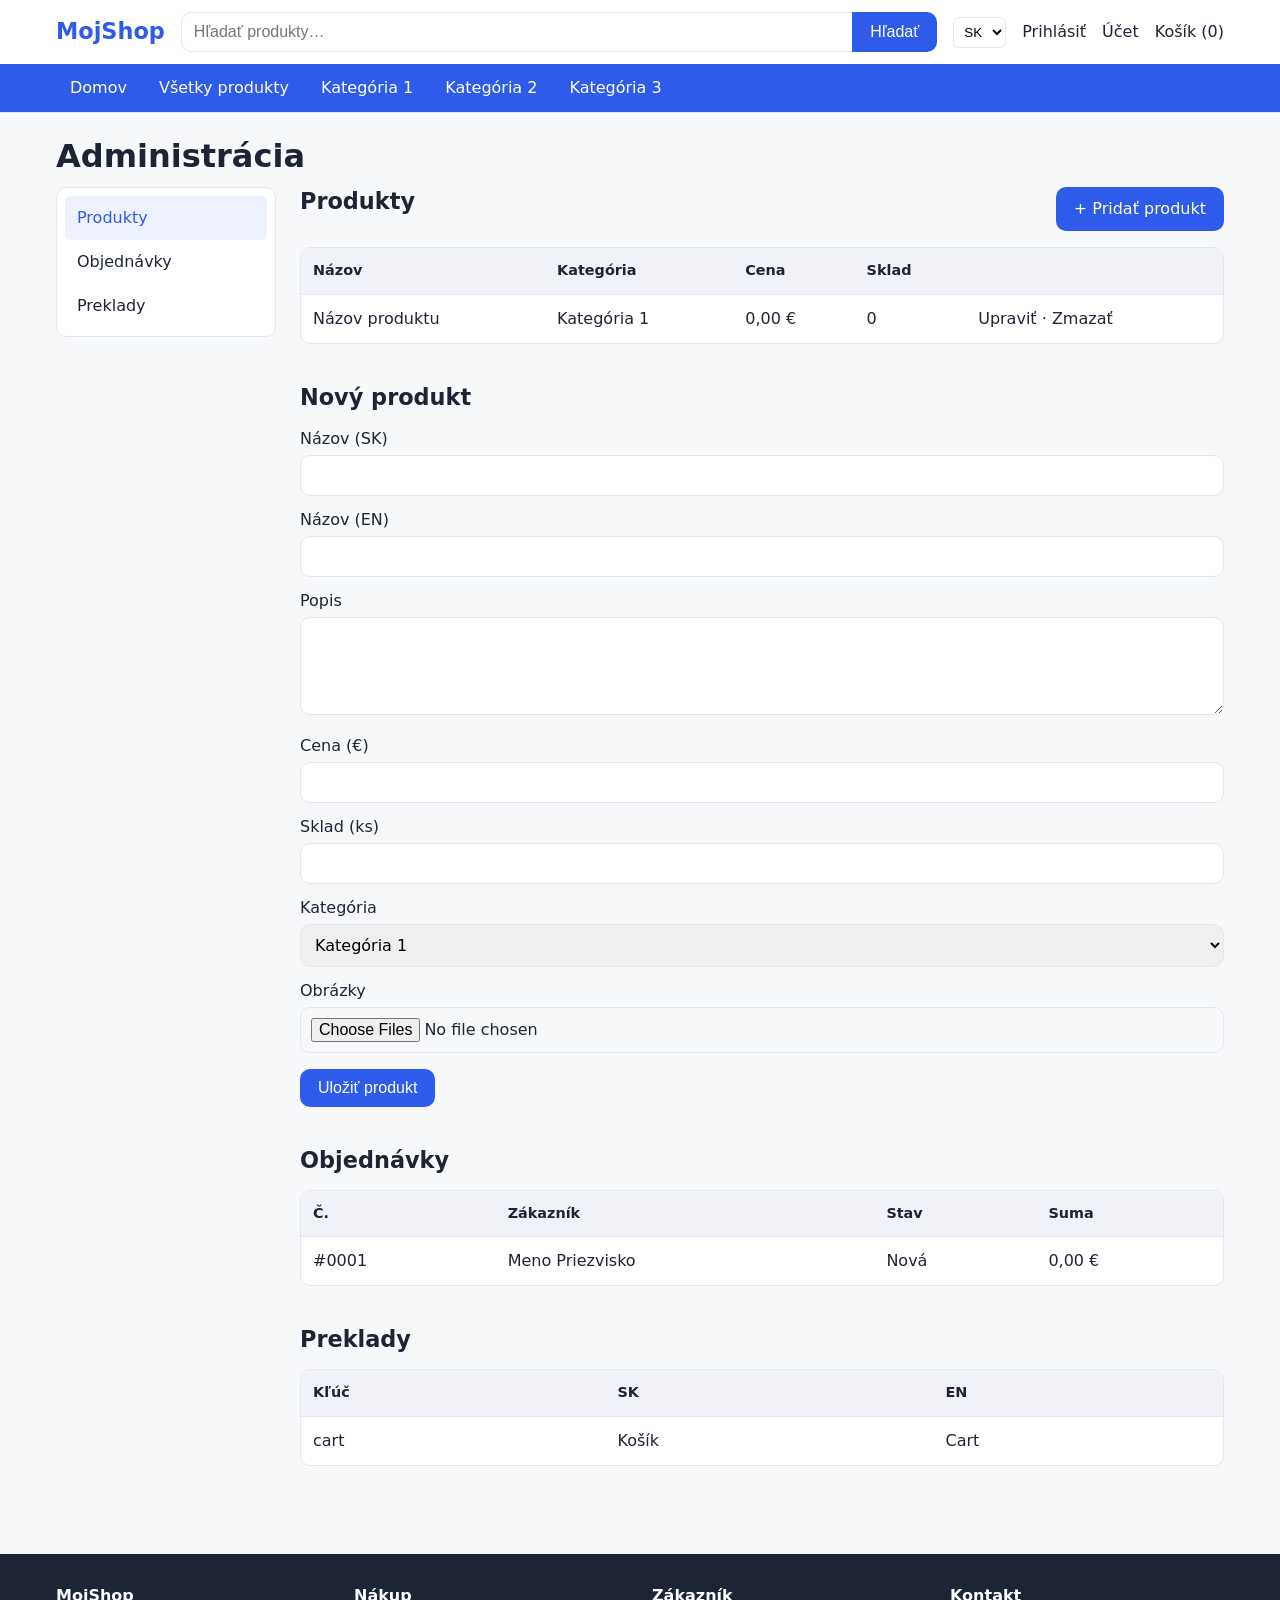
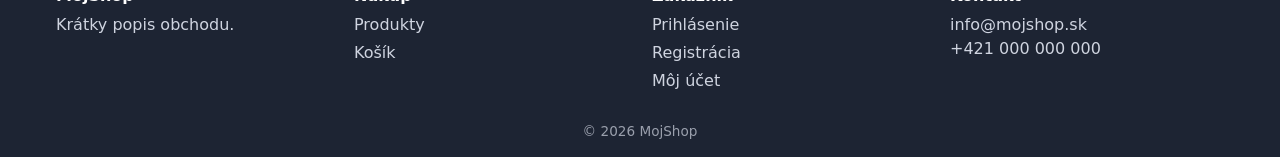
==== admin.html @ b13d7a7d "Add files via upload" ====
<!DOCTYPE html>
<html lang="sk">
<head>
<meta charset="UTF-8">
<meta name="viewport" content="width=device-width, initial-scale=1">
<title>Administrácia | MojShop</title>
<link rel="stylesheet" href="style.css">
</head>
<body>
<header class="site-header">
  <div class="container header-row">
    <a href="index.html" class="logo">MojShop</a>
    <form class="search" action="katalog.html" role="search">
      <input type="search" name="q" placeholder="Hľadať produkty…" aria-label="Hľadať">
      <button class="btn" type="submit">Hľadať</button>
    </form>
    <button class="menu-toggle" aria-label="Menu" onclick="document.querySelectorAll('.nav-links,.main-nav').forEach(e=>e.classList.toggle('open'))">☰</button>
    <nav class="nav-links">
      <div class="lang"><select aria-label="Jazyk"><option>SK</option><option>EN</option></select></div>
      <a href="prihlasenie.html">Prihlásiť</a>
      <a href="ucet.html">Účet</a>
      <a href="kosik.html">Košík (0)</a>
    </nav>
  </div>
  <nav class="main-nav"><div class="container"><ul>
    <li><a href="index.html">Domov</a></li>
    <li><a href="katalog.html">Všetky produkty</a></li>
    <li><a href="katalog.html?kat=1">Kategória 1</a></li>
    <li><a href="katalog.html?kat=2">Kategória 2</a></li>
    <li><a href="katalog.html?kat=3">Kategória 3</a></li>
  </ul></div></nav>
</header>
<main><div class="container">
<h1>Administrácia</h1>
<div class="dashboard">
  <nav class="sidebar"><a class="active" href="#produkty">Produkty</a><a href="#objednavky">Objednávky</a><a href="#preklady">Preklady</a></nav>
  <div>
    <section id="produkty">
      <div class="panel-head"><h2>Produkty</h2><a class="btn" href="#novy">+ Pridať produkt</a></div>
      <div class="table-wrap"><table>
        <thead><tr><th>Názov</th><th>Kategória</th><th>Cena</th><th>Sklad</th><th></th></tr></thead>
        <tbody><tr><td>Názov produktu</td><td>Kategória 1</td><td>0,00 €</td><td>0</td><td><a href="#">Upraviť</a> · <a href="#">Zmazať</a></td></tr></tbody>
      </table></div>
    </section>
    <section id="novy">
      <h2>Nový produkt</h2>
      <form class="form-wide">
        <label for="a">Názov (SK)</label><input id="a" type="text">
        <label for="b">Názov (EN)</label><input id="b" type="text">
        <label for="c">Popis</label><textarea id="c" rows="4"></textarea>
        <label for="d">Cena (€)</label><input id="d" type="number" step="0.01">
        <label for="s">Sklad (ks)</label><input id="s" type="number">
        <label for="k">Kategória</label><select id="k"><option>Kategória 1</option><option>Kategória 2</option></select>
        <label for="i">Obrázky</label><input id="i" type="file" multiple>
        <button class="btn" type="submit" style="margin-top:16px">Uložiť produkt</button>
      </form>
    </section>
    <section id="objednavky">
      <h2>Objednávky</h2>
      <div class="table-wrap"><table>
        <thead><tr><th>Č.</th><th>Zákazník</th><th>Stav</th><th>Suma</th></tr></thead>
        <tbody><tr><td>#0001</td><td>Meno Priezvisko</td><td>Nová</td><td>0,00 €</td></tr></tbody>
      </table></div>
    </section>
    <section id="preklady">
      <h2>Preklady</h2>
      <div class="table-wrap"><table>
        <thead><tr><th>Kľúč</th><th>SK</th><th>EN</th></tr></thead>
        <tbody><tr><td>cart</td><td>Košík</td><td>Cart</td></tr></tbody>
      </table></div>
    </section>
  </div>
</div>
</div></main>
<footer class="site-footer"><div class="container">
  <div class="footer-grid">
    <div><h3>MojShop</h3><p>Krátky popis obchodu.</p></div>
    <div><h3>Nákup</h3><ul><li><a href="katalog.html">Produkty</a></li><li><a href="kosik.html">Košík</a></li></ul></div>
    <div><h3>Zákazník</h3><ul><li><a href="prihlasenie.html">Prihlásenie</a></li><li><a href="registracia.html">Registrácia</a></li><li><a href="ucet.html">Môj účet</a></li></ul></div>
    <div><h3>Kontakt</h3><p>info@mojshop.sk<br>+421 000 000 000</p></div>
  </div>
  <p class="copy">© 2026 MojShop</p>
</div></footer>
</body></html>
---- style.css ----
:root{
  --bg:#f7f8fa; --surface:#fff; --text:#1d2433; --muted:#667085;
  --primary:#2f5bea; --primary-dark:#2145b8; --border:#e3e6ec; --accent:#ffb020;
  --radius:10px; --max:1200px;
}
*{box-sizing:border-box;margin:0;padding:0}
body{font-family:system-ui,-apple-system,"Segoe UI",Roboto,sans-serif;background:var(--bg);color:var(--text);line-height:1.5}
img{max-width:100%;display:block}
a{color:inherit;text-decoration:none}
.container{max-width:var(--max);margin:0 auto;padding:0 16px}
h1,h2,h3{line-height:1.2}
h1{font-size:2rem;margin-bottom:12px}
h2{font-size:1.4rem;margin-bottom:16px}
main{padding:24px 0 48px;min-height:60vh}
section{margin-bottom:40px}

/* Hlavička */
.site-header{background:var(--surface);border-bottom:1px solid var(--border);position:sticky;top:0;z-index:10}
.header-row{display:flex;align-items:center;gap:16px;min-height:64px;flex-wrap:wrap}
.logo{font-weight:800;font-size:1.4rem;color:var(--primary)}
.search{flex:1;display:flex;min-width:200px}
.search input{flex:1;padding:10px 12px;border:1px solid var(--border);border-right:0;border-radius:var(--radius) 0 0 var(--radius);font-size:1rem}
.search button{border-radius:0 var(--radius) var(--radius) 0}
.nav-links{display:flex;gap:16px;align-items:center}
.nav-links a:hover{color:var(--primary)}
.lang select{padding:6px;border:1px solid var(--border);border-radius:6px;background:#fff}
.menu-toggle{display:none;background:none;border:1px solid var(--border);border-radius:6px;padding:6px 10px;font-size:1.2rem;cursor:pointer}
.main-nav{background:var(--primary)}
.main-nav ul{list-style:none;display:flex;gap:4px;flex-wrap:wrap}
.main-nav a{display:block;padding:12px 14px;color:#fff;font-weight:500}
.main-nav a:hover{background:var(--primary-dark)}

/* Tlačidlá */
.btn{display:inline-block;background:var(--primary);color:#fff;border:0;padding:10px 18px;border-radius:var(--radius);font-size:1rem;cursor:pointer}
.btn:hover{background:var(--primary-dark)}
.btn-outline{background:transparent;color:var(--primary);border:1px solid var(--primary)}
.btn-outline:hover{background:var(--primary);color:#fff}

/* Hero */
.hero{background:linear-gradient(135deg,var(--primary),#6f8cff);color:#fff;border-radius:var(--radius);padding:48px 24px;text-align:center}
.hero p{margin:8px 0 20px;opacity:.9}
.hero .btn{background:#fff;color:var(--primary)}

/* Kategórie a produkty */
.grid{display:grid;gap:16px}
.cat-grid{grid-template-columns:repeat(auto-fill,minmax(160px,1fr))}
.cat{background:var(--surface);border:1px solid var(--border);border-radius:var(--radius);padding:24px 12px;text-align:center;font-weight:600}
.cat:hover{border-color:var(--primary);color:var(--primary)}
.product-grid{grid-template-columns:repeat(auto-fill,minmax(220px,1fr))}
.card{background:var(--surface);border:1px solid var(--border);border-radius:var(--radius);overflow:hidden;display:flex;flex-direction:column}
.card .img{aspect-ratio:4/3;background:#e9ecf3;display:flex;align-items:center;justify-content:center;color:var(--muted);font-size:.9rem}
.card .img img{width:100%;height:100%;object-fit:cover}
.card .body{padding:12px;display:flex;flex-direction:column;gap:6px;flex:1}
.card .price{font-weight:700;font-size:1.1rem}
.card .stock{font-size:.85rem;color:#1a8f4c}
.card .btn{margin-top:auto;text-align:center}

/* Katalóg s filtrom */
.catalog{display:grid;grid-template-columns:240px 1fr;gap:24px}
.filters{background:var(--surface);border:1px solid var(--border);border-radius:var(--radius);padding:16px;align-self:start}
.filters h3{margin-bottom:10px}
.filters label{display:block;margin:6px 0}
.filters input[type=number],.filters select{width:100%;padding:8px;border:1px solid var(--border);border-radius:6px}
.toolbar{display:flex;justify-content:space-between;align-items:center;margin-bottom:16px;gap:8px;flex-wrap:wrap}
.toolbar select{padding:8px;border:1px solid var(--border);border-radius:6px}
.pagination{display:flex;gap:6px;justify-content:center;margin-top:24px;flex-wrap:wrap}
.pagination a{padding:8px 12px;border:1px solid var(--border);border-radius:6px;background:var(--surface)}
.pagination a.active{background:var(--primary);color:#fff;border-color:var(--primary)}

/* Detail produktu */
.detail{display:grid;grid-template-columns:1fr 1fr;gap:32px}
.gallery .main-img{aspect-ratio:1;background:#e9ecf3;border-radius:var(--radius);display:flex;align-items:center;justify-content:center;color:var(--muted)}
.thumbs{display:grid;grid-template-columns:repeat(4,1fr);gap:8px;margin-top:8px}
.thumbs div{aspect-ratio:1;background:#e9ecf3;border-radius:6px}
.detail .price{font-size:1.8rem;font-weight:800;margin:12px 0}
.detail .stock{color:#1a8f4c;margin-bottom:16px}
.qty{width:80px;padding:10px;border:1px solid var(--border);border-radius:var(--radius);margin-right:8px}

/* Formuláre */
.form-box{max-width:420px;margin:0 auto;background:var(--surface);border:1px solid var(--border);border-radius:var(--radius);padding:24px}
.form-box label,.form-wide label{display:block;font-weight:500;margin:12px 0 4px}
.form-box input,.form-box select,.form-wide input,.form-wide select,.form-wide textarea{width:100%;padding:10px;border:1px solid var(--border);border-radius:var(--radius);font-size:1rem;font-family:inherit}
.form-box .btn{width:100%;margin-top:16px}
.form-box p.alt{margin-top:12px;text-align:center;font-size:.9rem;color:var(--muted)}
.form-box p.alt a{color:var(--primary)}

/* Tabuľky (košík, objednávky, admin) */
.table-wrap{overflow-x:auto;background:var(--surface);border:1px solid var(--border);border-radius:var(--radius)}
table{width:100%;border-collapse:collapse;min-width:560px}
th,td{padding:12px;text-align:left;border-bottom:1px solid var(--border)}
th{background:#f0f2f7;font-size:.9rem}
tr:last-child td{border-bottom:0}
.cart-layout{display:grid;grid-template-columns:1fr 320px;gap:24px;align-items:start}
.summary{background:var(--surface);border:1px solid var(--border);border-radius:var(--radius);padding:16px}
.summary .row{display:flex;justify-content:space-between;margin:8px 0}
.summary .total{font-weight:800;font-size:1.2rem;border-top:1px solid var(--border);padding-top:10px}
.summary .btn{width:100%;margin-top:12px;text-align:center}
.option{display:block;border:1px solid var(--border);border-radius:var(--radius);padding:10px;margin:6px 0}

/* Admin a účet */
.dashboard{display:grid;grid-template-columns:220px 1fr;gap:24px}
.sidebar{background:var(--surface);border:1px solid var(--border);border-radius:var(--radius);padding:8px;align-self:start}
.sidebar a{display:block;padding:10px 12px;border-radius:6px}
.sidebar a:hover,.sidebar a.active{background:#eef2ff;color:var(--primary)}
.panel-head{display:flex;justify-content:space-between;align-items:center;margin-bottom:16px;gap:8px;flex-wrap:wrap}

/* Pätička */
.site-footer{background:#1d2433;color:#cfd4e0;padding:32px 0 16px}
.footer-grid{display:grid;grid-template-columns:repeat(auto-fit,minmax(180px,1fr));gap:24px}
.footer-grid h3{color:#fff;font-size:1rem;margin-bottom:8px}
.footer-grid li{list-style:none;margin:4px 0}
.copy{text-align:center;margin-top:24px;font-size:.85rem;opacity:.7}
.breadcrumb{font-size:.9rem;color:var(--muted);margin-bottom:16px}

/* Responzivita */
@media (max-width:900px){
  .catalog,.dashboard,.cart-layout{grid-template-columns:1fr}
  .detail{grid-template-columns:1fr}
}
@media (max-width:700px){
  .menu-toggle{display:block;margin-left:auto}
  .search{order:5;flex-basis:100%}
  .nav-links{display:none;width:100%;flex-direction:column;align-items:flex-start}
  .nav-links.open{display:flex}
  .main-nav ul{flex-direction:column}
  .main-nav{display:none}
  .main-nav.open{display:block}
  h1{font-size:1.6rem}
}
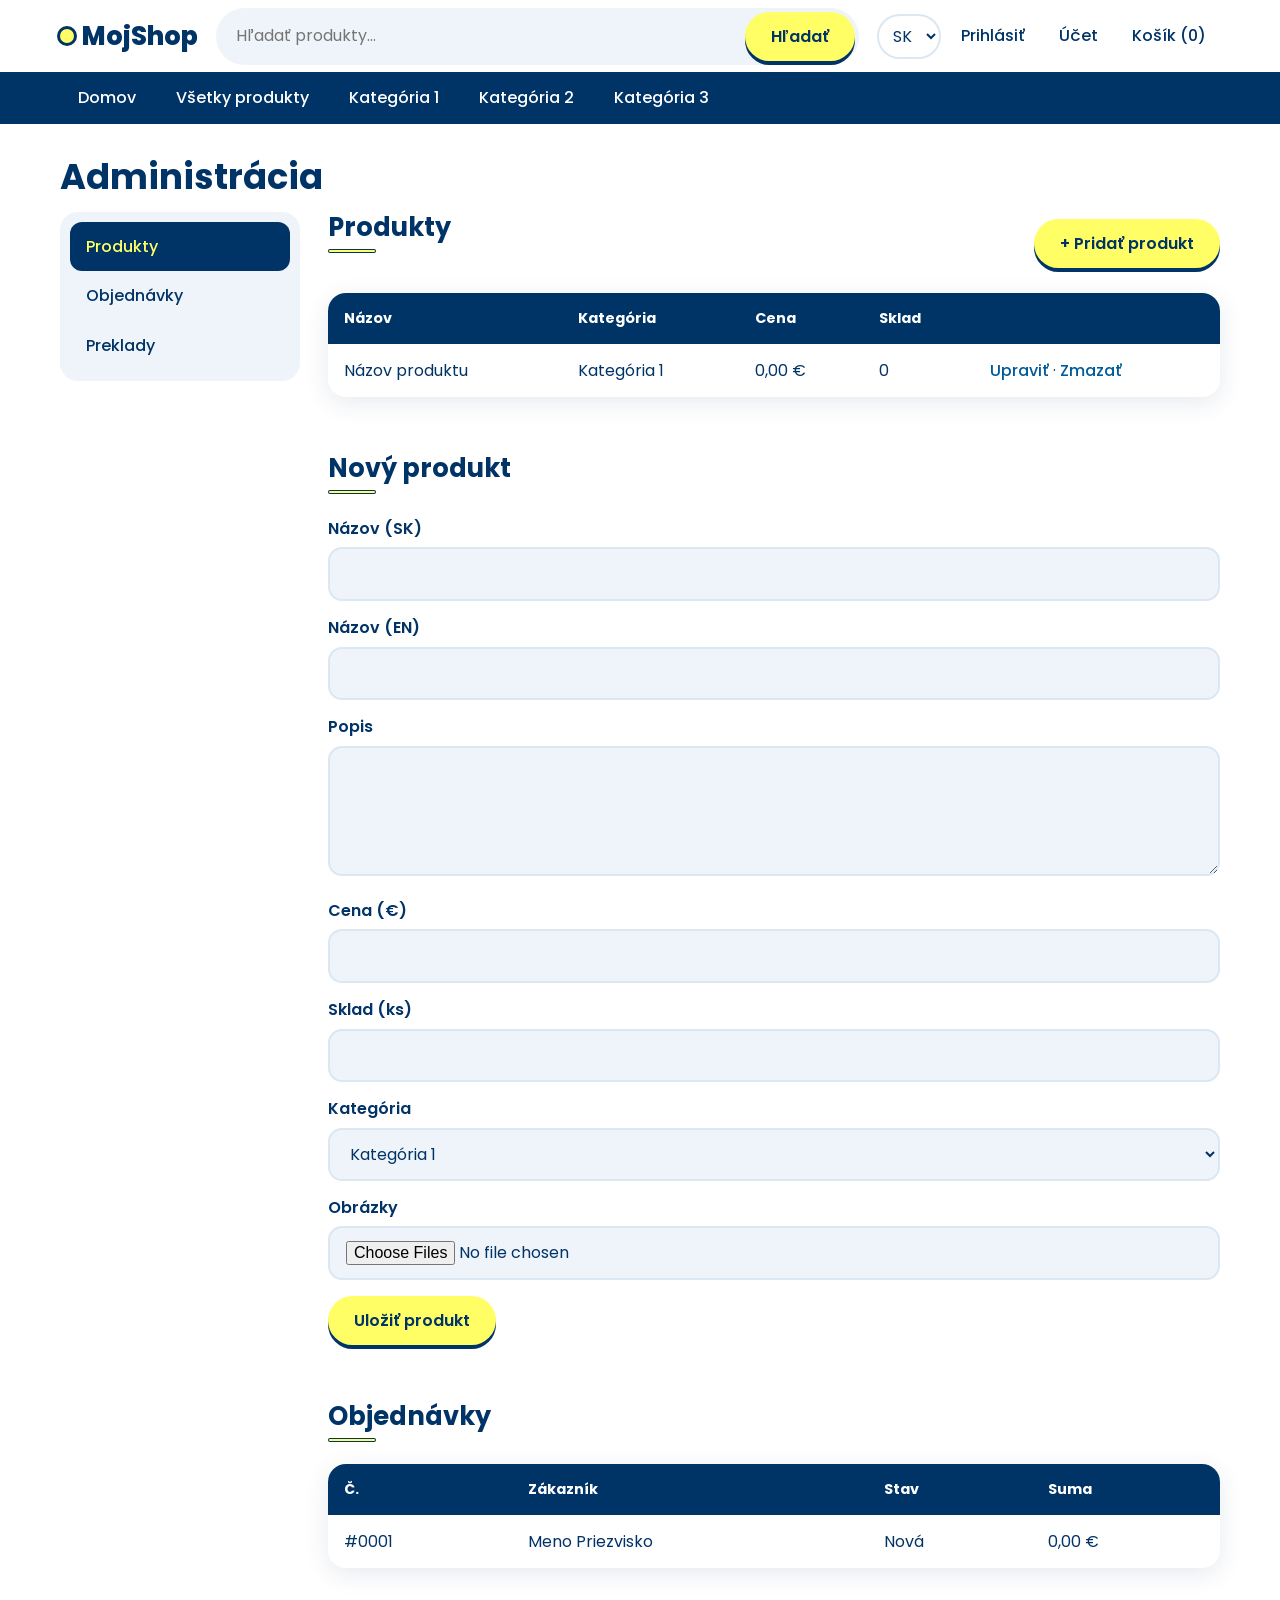
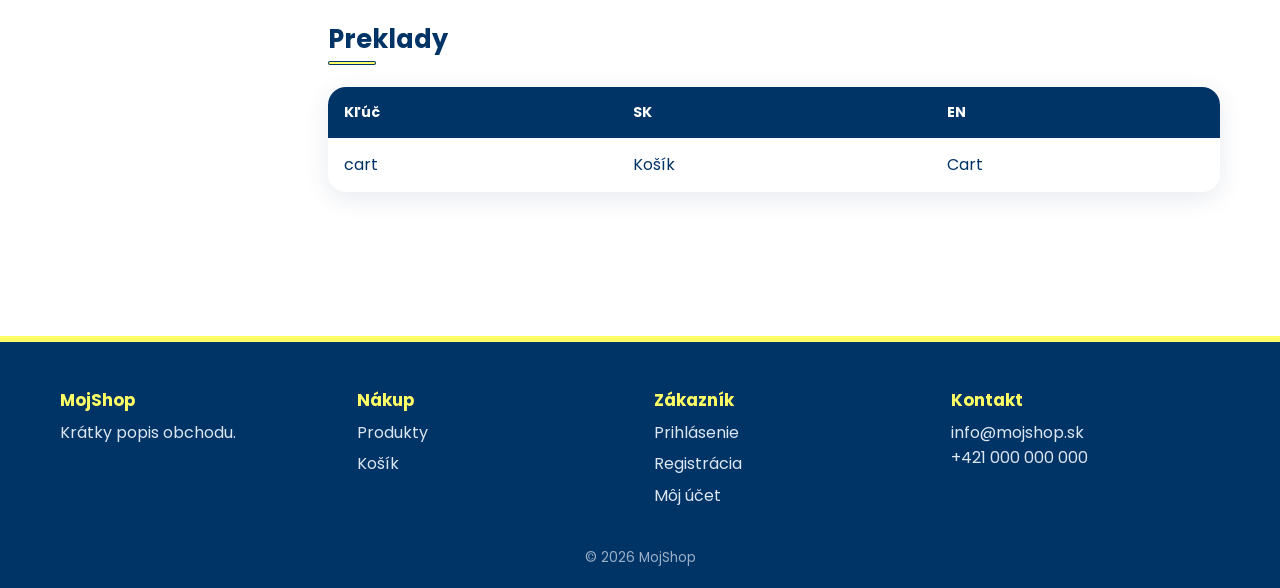
==== commit 7181b7ba: "Add files via upload" ====
--- a/admin.html
+++ b/admin.html
@@ -4,6 +4,9 @@
 <meta charset="UTF-8">
 <meta name="viewport" content="width=device-width, initial-scale=1">
 <title>Administrácia | MojShop</title>
+<link rel="preconnect" href="https://fonts.googleapis.com">
+<link href="https://fonts.googleapis.com/css2?family=Poppins:wght@400;500;600;700;800&display=swap" rel="stylesheet">
+<script>document.documentElement.classList.add("js")</script>
 <link rel="stylesheet" href="style.css">
 </head>
 <body>
@@ -81,4 +84,5 @@
   </div>
   <p class="copy">© 2026 MojShop</p>
 </div></footer>
+<script src="script.js" defer></script>
 </body></html>
--- a/style.css
+++ b/style.css
@@ -1,129 +1,196 @@
 :root{
-  --bg:#f7f8fa; --surface:#fff; --text:#1d2433; --muted:#667085;
-  --primary:#2f5bea; --primary-dark:#2145b8; --border:#e3e6ec; --accent:#ffb020;
-  --radius:10px; --max:1200px;
+  --navy:#003366; --blue:#005B99; --yellow:#FFFF65; --white:#fff;
+  --tint:#eef4fa; --tint2:#dbe7f2; --muted:#51708c;
+  --radius:18px; --max:1200px;
+  --shadow:0 6px 24px rgba(0,51,102,.10); --shadow-lg:0 16px 40px rgba(0,51,102,.22);
+  --ease:cubic-bezier(.2,.7,.2,1);
 }
 *{box-sizing:border-box;margin:0;padding:0}
-body{font-family:system-ui,-apple-system,"Segoe UI",Roboto,sans-serif;background:var(--bg);color:var(--text);line-height:1.5}
+html{scroll-behavior:smooth}
+body{font-family:"Poppins",system-ui,-apple-system,"Segoe UI",sans-serif;background:var(--white);color:var(--navy);line-height:1.6}
 img{max-width:100%;display:block}
 a{color:inherit;text-decoration:none}
-.container{max-width:var(--max);margin:0 auto;padding:0 16px}
-h1,h2,h3{line-height:1.2}
-h1{font-size:2rem;margin-bottom:12px}
-h2{font-size:1.4rem;margin-bottom:16px}
-main{padding:24px 0 48px;min-height:60vh}
-section{margin-bottom:40px}
+.container{max-width:var(--max);margin:0 auto;padding:0 20px}
+h1,h2,h3{line-height:1.2;font-weight:700}
+h1{font-size:2.2rem;margin-bottom:14px}
+h2{font-size:1.6rem;margin-bottom:22px;position:relative;padding-bottom:10px}
+h2::after{content:"";position:absolute;left:0;bottom:0;width:48px;height:4px;border-radius:4px;background:var(--yellow);box-shadow:0 0 0 1px var(--navy) inset}
+main{padding:32px 0 64px;min-height:60vh}
+section{margin-bottom:56px}
 
-/* Hlavička */
-.site-header{background:var(--surface);border-bottom:1px solid var(--border);position:sticky;top:0;z-index:10}
-.header-row{display:flex;align-items:center;gap:16px;min-height:64px;flex-wrap:wrap}
-.logo{font-weight:800;font-size:1.4rem;color:var(--primary)}
-.search{flex:1;display:flex;min-width:200px}
-.search input{flex:1;padding:10px 12px;border:1px solid var(--border);border-right:0;border-radius:var(--radius) 0 0 var(--radius);font-size:1rem}
-.search button{border-radius:0 var(--radius) var(--radius) 0}
-.nav-links{display:flex;gap:16px;align-items:center}
-.nav-links a:hover{color:var(--primary)}
-.lang select{padding:6px;border:1px solid var(--border);border-radius:6px;background:#fff}
-.menu-toggle{display:none;background:none;border:1px solid var(--border);border-radius:6px;padding:6px 10px;font-size:1.2rem;cursor:pointer}
-.main-nav{background:var(--primary)}
+/* ===== Hlavička ===== */
+.site-header{position:sticky;top:0;z-index:50;background:rgba(255,255,255,.88);backdrop-filter:blur(12px);-webkit-backdrop-filter:blur(12px);transition:box-shadow .3s}
+.site-header.scrolled{box-shadow:0 6px 24px rgba(0,51,102,.14)}
+.header-row{display:flex;align-items:center;gap:18px;min-height:72px;flex-wrap:wrap}
+.logo{font-weight:800;font-size:1.6rem;color:var(--navy);display:flex;align-items:center;gap:8px}
+.logo::before{content:"";width:14px;height:14px;border-radius:50%;background:var(--yellow);box-shadow:0 0 0 3px var(--navy);transition:transform .4s var(--ease)}
+.logo:hover::before{transform:scale(1.4) rotate(90deg)}
+.search{flex:1;display:flex;min-width:220px;background:var(--tint);border-radius:999px;padding:4px;transition:box-shadow .25s}
+.search:focus-within{box-shadow:0 0 0 3px var(--blue)}
+.search input{flex:1;padding:10px 16px;border:0;background:transparent;font:inherit;color:var(--navy);outline:0;min-width:0}
+.nav-links{display:flex;gap:6px;align-items:center}
+.nav-links a{padding:8px 14px;border-radius:999px;font-weight:500;transition:background .25s,color .25s}
+.nav-links a:hover{background:var(--navy);color:var(--yellow)}
+.lang select{padding:8px 10px;border:2px solid var(--tint2);border-radius:999px;background:#fff;color:var(--navy);font:inherit;cursor:pointer}
+.menu-toggle{display:none;background:var(--navy);color:var(--yellow);border:0;border-radius:12px;padding:8px 14px;font-size:1.2rem;cursor:pointer;margin-left:auto}
+.main-nav{background:var(--navy)}
 .main-nav ul{list-style:none;display:flex;gap:4px;flex-wrap:wrap}
-.main-nav a{display:block;padding:12px 14px;color:#fff;font-weight:500}
-.main-nav a:hover{background:var(--primary-dark)}
+.main-nav a{display:block;padding:13px 18px;color:#fff;font-weight:500;position:relative}
+.main-nav a::after{content:"";position:absolute;left:18px;right:18px;bottom:6px;height:3px;border-radius:3px;background:var(--yellow);transform:scaleX(0);transform-origin:left;transition:transform .3s var(--ease)}
+.main-nav a:hover{color:var(--yellow)}
+.main-nav a:hover::after{transform:scaleX(1)}
 
-/* Tlačidlá */
-.btn{display:inline-block;background:var(--primary);color:#fff;border:0;padding:10px 18px;border-radius:var(--radius);font-size:1rem;cursor:pointer}
-.btn:hover{background:var(--primary-dark)}
-.btn-outline{background:transparent;color:var(--primary);border:1px solid var(--primary)}
-.btn-outline:hover{background:var(--primary);color:#fff}
+/* ===== Tlačidlá ===== */
+.btn{display:inline-block;background:var(--yellow);color:var(--navy);border:0;padding:12px 26px;border-radius:999px;font:600 1rem "Poppins",sans-serif;cursor:pointer;text-align:center;box-shadow:0 4px 0 var(--navy);transition:transform .2s var(--ease),box-shadow .2s var(--ease),background .2s}
+.btn:hover{transform:translateY(-3px);box-shadow:0 7px 0 var(--navy)}
+.btn:active{transform:translateY(2px);box-shadow:0 1px 0 var(--navy)}
+.btn-outline{background:transparent;border:2px solid var(--navy);box-shadow:none}
+.btn-outline:hover{background:var(--navy);color:var(--yellow);box-shadow:none}
 
-/* Hero */
-.hero{background:linear-gradient(135deg,var(--primary),#6f8cff);color:#fff;border-radius:var(--radius);padding:48px 24px;text-align:center}
-.hero p{margin:8px 0 20px;opacity:.9}
-.hero .btn{background:#fff;color:var(--primary)}
+/* ===== Hero ===== */
+.hero{position:relative;overflow:hidden;border-radius:28px;background:linear-gradient(130deg,var(--navy) 0%,var(--blue) 100%);color:#fff;padding:72px 48px;display:grid;grid-template-columns:1.2fr .8fr;gap:32px;align-items:center;margin-bottom:56px}
+.hero h1{font-size:3rem;font-weight:800;margin-bottom:16px}
+.hero h1 span{color:var(--yellow)}
+.hero p{max-width:480px;opacity:.92;margin-bottom:28px;font-size:1.05rem}
+.hero .btn-outline{color:#fff;border-color:#fff}
+.hero .btn-outline:hover{background:#fff;color:var(--navy)}
+.hero-actions{display:flex;gap:14px;flex-wrap:wrap}
+.hero-text>*{animation:rise .8s var(--ease) both}
+.hero-text>*:nth-child(2){animation-delay:.12s}
+.hero-text>*:nth-child(3){animation-delay:.24s}
+.hero-visual{position:relative;min-height:260px;display:flex;align-items:center;justify-content:center}
+.orb{position:absolute;border-radius:50%;filter:blur(2px);animation:float 7s ease-in-out infinite}
+.orb.o1{width:220px;height:220px;background:var(--yellow);opacity:.95}
+.orb.o2{width:90px;height:90px;background:#fff;opacity:.25;top:8%;right:6%;animation-delay:-2s}
+.orb.o3{width:60px;height:60px;background:var(--yellow);opacity:.5;bottom:6%;left:10%;animation-delay:-4s}
+.hero-icon{position:relative;font-size:5.5rem;animation:float 5s ease-in-out infinite reverse}
+.hero::before{content:"";position:absolute;width:420px;height:420px;border-radius:50%;background:radial-gradient(circle,rgba(255,255,100,.22),transparent 70%);top:-120px;left:-100px;animation:float 9s ease-in-out infinite}
+@keyframes float{0%,100%{transform:translateY(0)}50%{transform:translateY(-18px)}}
+@keyframes rise{from{opacity:0;transform:translateY(28px)}to{opacity:1;transform:none}}
 
-/* Kategórie a produkty */
-.grid{display:grid;gap:16px}
-.cat-grid{grid-template-columns:repeat(auto-fill,minmax(160px,1fr))}
-.cat{background:var(--surface);border:1px solid var(--border);border-radius:var(--radius);padding:24px 12px;text-align:center;font-weight:600}
-.cat:hover{border-color:var(--primary);color:var(--primary)}
-.product-grid{grid-template-columns:repeat(auto-fill,minmax(220px,1fr))}
-.card{background:var(--surface);border:1px solid var(--border);border-radius:var(--radius);overflow:hidden;display:flex;flex-direction:column}
-.card .img{aspect-ratio:4/3;background:#e9ecf3;display:flex;align-items:center;justify-content:center;color:var(--muted);font-size:.9rem}
-.card .img img{width:100%;height:100%;object-fit:cover}
-.card .body{padding:12px;display:flex;flex-direction:column;gap:6px;flex:1}
-.card .price{font-weight:700;font-size:1.1rem}
-.card .stock{font-size:.85rem;color:#1a8f4c}
-.card .btn{margin-top:auto;text-align:center}
+/* ===== Výhody ===== */
+.benefits{display:grid;grid-template-columns:repeat(auto-fit,minmax(220px,1fr));gap:16px}
+.benefit{display:flex;gap:14px;align-items:center;background:var(--tint);border-radius:var(--radius);padding:18px 20px;transition:transform .3s var(--ease),box-shadow .3s}
+.benefit:hover{transform:translateY(-4px);box-shadow:var(--shadow)}
+.benefit .ic{font-size:1.8rem;width:52px;height:52px;border-radius:50%;background:var(--yellow);display:flex;align-items:center;justify-content:center;flex-shrink:0}
+.benefit strong{display:block}
+.benefit small{color:var(--muted)}
 
-/* Katalóg s filtrom */
-.catalog{display:grid;grid-template-columns:240px 1fr;gap:24px}
-.filters{background:var(--surface);border:1px solid var(--border);border-radius:var(--radius);padding:16px;align-self:start}
-.filters h3{margin-bottom:10px}
-.filters label{display:block;margin:6px 0}
-.filters input[type=number],.filters select{width:100%;padding:8px;border:1px solid var(--border);border-radius:6px}
-.toolbar{display:flex;justify-content:space-between;align-items:center;margin-bottom:16px;gap:8px;flex-wrap:wrap}
-.toolbar select{padding:8px;border:1px solid var(--border);border-radius:6px}
-.pagination{display:flex;gap:6px;justify-content:center;margin-top:24px;flex-wrap:wrap}
-.pagination a{padding:8px 12px;border:1px solid var(--border);border-radius:6px;background:var(--surface)}
-.pagination a.active{background:var(--primary);color:#fff;border-color:var(--primary)}
+/* ===== Mriežky, kategórie, karty ===== */
+.grid{display:grid;gap:22px}
+.cat-grid{grid-template-columns:repeat(auto-fill,minmax(200px,1fr))}
+.cat{position:relative;overflow:hidden;background:var(--tint);border-radius:var(--radius);padding:32px 16px;text-align:center;font-weight:600;transition:transform .3s var(--ease),background .3s,color .3s,box-shadow .3s}
+.cat .ic{display:block;font-size:2.2rem;margin-bottom:8px;transition:transform .4s var(--ease)}
+.cat:hover{background:var(--navy);color:var(--yellow);transform:translateY(-6px);box-shadow:var(--shadow-lg)}
+.cat:hover .ic{transform:scale(1.25) rotate(-8deg)}
+.product-grid{grid-template-columns:repeat(auto-fill,minmax(230px,1fr))}
+.card{position:relative;background:#fff;border-radius:var(--radius);overflow:hidden;display:flex;flex-direction:column;box-shadow:var(--shadow);transition:transform .35s var(--ease),box-shadow .35s var(--ease)}
+.card:hover{transform:translateY(-8px);box-shadow:var(--shadow-lg)}
+.card .img{aspect-ratio:4/3;background:linear-gradient(135deg,var(--tint),var(--tint2));display:flex;align-items:center;justify-content:center;color:var(--muted);font-size:.9rem;overflow:hidden}
+.card .img img{width:100%;height:100%;object-fit:cover;transition:transform .6s var(--ease)}
+.card:hover .img img{transform:scale(1.08)}
+.card .body{padding:16px;display:flex;flex-direction:column;gap:6px;flex:1}
+.card h3{font-size:1.02rem}
+.card .price{font-weight:800;font-size:1.25rem}
+.card .stock{font-size:.82rem;color:var(--blue);font-weight:500}
+.card .btn{margin-top:auto;padding:10px 18px;font-size:.95rem;background:var(--navy);color:var(--yellow);box-shadow:none}
+.card .btn:hover{background:var(--blue);box-shadow:none}
 
-/* Detail produktu */
-.detail{display:grid;grid-template-columns:1fr 1fr;gap:32px}
-.gallery .main-img{aspect-ratio:1;background:#e9ecf3;border-radius:var(--radius);display:flex;align-items:center;justify-content:center;color:var(--muted)}
-.thumbs{display:grid;grid-template-columns:repeat(4,1fr);gap:8px;margin-top:8px}
-.thumbs div{aspect-ratio:1;background:#e9ecf3;border-radius:6px}
-.detail .price{font-size:1.8rem;font-weight:800;margin:12px 0}
-.detail .stock{color:#1a8f4c;margin-bottom:16px}
-.qty{width:80px;padding:10px;border:1px solid var(--border);border-radius:var(--radius);margin-right:8px}
+/* ===== Katalóg ===== */
+.catalog{display:grid;grid-template-columns:260px 1fr;gap:28px}
+.filters{background:var(--tint);border-radius:var(--radius);padding:22px;align-self:start;position:sticky;top:130px}
+.filters h3{margin-bottom:12px}
+.filters label{display:block;margin:8px 0}
+.filters input[type=number],.filters select{width:100%;padding:10px 12px;border:2px solid var(--tint2);border-radius:12px;font:inherit;color:var(--navy);transition:border-color .2s}
+.filters input[type=number]:focus,.filters select:focus{outline:0;border-color:var(--blue)}
+.filters input[type=checkbox]{accent-color:var(--navy);margin-right:6px}
+.toolbar{display:flex;justify-content:space-between;align-items:center;margin-bottom:20px;gap:10px;flex-wrap:wrap}
+.toolbar select{padding:10px 14px;border:2px solid var(--tint2);border-radius:999px;font:inherit;color:var(--navy);background:#fff}
+.pagination{display:flex;gap:8px;justify-content:center;margin-top:32px;flex-wrap:wrap}
+.pagination a{min-width:42px;height:42px;display:flex;align-items:center;justify-content:center;border-radius:50%;background:var(--tint);font-weight:600;transition:transform .2s,background .2s}
+.pagination a:hover{transform:translateY(-3px);background:var(--tint2)}
+.pagination a.active{background:var(--navy);color:var(--yellow)}
+.breadcrumb{font-size:.9rem;color:var(--muted);margin-bottom:18px}
+.breadcrumb a:hover{color:var(--blue);text-decoration:underline}
 
-/* Formuláre */
-.form-box{max-width:420px;margin:0 auto;background:var(--surface);border:1px solid var(--border);border-radius:var(--radius);padding:24px}
-.form-box label,.form-wide label{display:block;font-weight:500;margin:12px 0 4px}
-.form-box input,.form-box select,.form-wide input,.form-wide select,.form-wide textarea{width:100%;padding:10px;border:1px solid var(--border);border-radius:var(--radius);font-size:1rem;font-family:inherit}
-.form-box .btn{width:100%;margin-top:16px}
-.form-box p.alt{margin-top:12px;text-align:center;font-size:.9rem;color:var(--muted)}
-.form-box p.alt a{color:var(--primary)}
+/* ===== Detail produktu ===== */
+.detail{display:grid;grid-template-columns:1fr 1fr;gap:40px}
+.gallery .main-img{aspect-ratio:1;background:linear-gradient(135deg,var(--tint),var(--tint2));border-radius:24px;display:flex;align-items:center;justify-content:center;color:var(--muted);overflow:hidden}
+.thumbs{display:grid;grid-template-columns:repeat(4,1fr);gap:10px;margin-top:12px}
+.thumbs div{aspect-ratio:1;background:var(--tint2);border-radius:14px;cursor:pointer;transition:transform .25s var(--ease),box-shadow .25s}
+.thumbs div:hover{transform:translateY(-4px);box-shadow:var(--shadow)}
+.detail .price{font-size:2rem;font-weight:800;margin:14px 0}
+.detail .stock{color:var(--blue);font-weight:600;margin-bottom:16px}
+.qty{width:90px;padding:11px;border:2px solid var(--tint2);border-radius:999px;margin-right:10px;font:inherit;color:var(--navy);text-align:center}
 
-/* Tabuľky (košík, objednávky, admin) */
-.table-wrap{overflow-x:auto;background:var(--surface);border:1px solid var(--border);border-radius:var(--radius)}
+/* ===== Formuláre ===== */
+.form-box{max-width:440px;margin:0 auto;background:#fff;border-radius:24px;padding:32px;box-shadow:var(--shadow-lg);border-top:6px solid var(--yellow)}
+.form-box label,.form-wide label{display:block;font-weight:600;margin:14px 0 6px}
+.form-box input,.form-box select,.form-wide input,.form-wide select,.form-wide textarea{width:100%;padding:12px 16px;border:2px solid var(--tint2);border-radius:14px;font:inherit;color:var(--navy);background:var(--tint);transition:border-color .2s,background .2s,box-shadow .2s}
+.form-box input:focus,.form-wide input:focus,.form-wide select:focus,.form-wide textarea:focus{outline:0;border-color:var(--blue);background:#fff;box-shadow:0 0 0 4px rgba(0,91,153,.15)}
+.form-box .btn{width:100%;margin-top:22px}
+.form-box p.alt{margin-top:16px;text-align:center;font-size:.9rem;color:var(--muted)}
+.form-box p.alt a{color:var(--blue);font-weight:600}
+
+/* ===== Tabuľky, košík ===== */
+.table-wrap{overflow-x:auto;background:#fff;border-radius:var(--radius);box-shadow:var(--shadow)}
 table{width:100%;border-collapse:collapse;min-width:560px}
-th,td{padding:12px;text-align:left;border-bottom:1px solid var(--border)}
-th{background:#f0f2f7;font-size:.9rem}
-tr:last-child td{border-bottom:0}
-.cart-layout{display:grid;grid-template-columns:1fr 320px;gap:24px;align-items:start}
-.summary{background:var(--surface);border:1px solid var(--border);border-radius:var(--radius);padding:16px}
-.summary .row{display:flex;justify-content:space-between;margin:8px 0}
-.summary .total{font-weight:800;font-size:1.2rem;border-top:1px solid var(--border);padding-top:10px}
-.summary .btn{width:100%;margin-top:12px;text-align:center}
-.option{display:block;border:1px solid var(--border);border-radius:var(--radius);padding:10px;margin:6px 0}
+th,td{padding:14px 16px;text-align:left}
+th{background:var(--navy);color:#fff;font-size:.9rem}
+tbody tr{border-bottom:1px solid var(--tint2);transition:background .2s}
+tbody tr:hover{background:var(--tint)}
+tr:last-child{border-bottom:0}
+td a{color:var(--blue);font-weight:500}
+.cart-layout{display:grid;grid-template-columns:1fr 340px;gap:28px;align-items:start}
+.summary{background:var(--tint);border-radius:var(--radius);padding:22px;position:sticky;top:130px;border-top:6px solid var(--yellow)}
+.summary .row{display:flex;justify-content:space-between;margin:10px 0}
+.summary .total{font-weight:800;font-size:1.25rem;border-top:2px solid var(--tint2);padding-top:12px}
+.summary .btn{width:100%;margin-top:14px;display:block}
+.option{display:block;background:#fff;border:2px solid var(--tint2);border-radius:14px;padding:11px 14px;margin:8px 0;cursor:pointer;transition:border-color .2s,transform .2s}
+.option:hover{border-color:var(--blue);transform:translateX(4px)}
+.option input{accent-color:var(--navy);margin-right:8px}
 
-/* Admin a účet */
-.dashboard{display:grid;grid-template-columns:220px 1fr;gap:24px}
-.sidebar{background:var(--surface);border:1px solid var(--border);border-radius:var(--radius);padding:8px;align-self:start}
-.sidebar a{display:block;padding:10px 12px;border-radius:6px}
-.sidebar a:hover,.sidebar a.active{background:#eef2ff;color:var(--primary)}
-.panel-head{display:flex;justify-content:space-between;align-items:center;margin-bottom:16px;gap:8px;flex-wrap:wrap}
+/* ===== Účet a admin ===== */
+.dashboard{display:grid;grid-template-columns:240px 1fr;gap:28px}
+.sidebar{background:var(--tint);border-radius:var(--radius);padding:10px;align-self:start;position:sticky;top:130px}
+.sidebar a{display:block;padding:12px 16px;border-radius:12px;font-weight:500;transition:background .2s,transform .2s}
+.sidebar a:hover{background:var(--tint2);transform:translateX(4px)}
+.sidebar a.active{background:var(--navy);color:var(--yellow)}
+.panel-head{display:flex;justify-content:space-between;align-items:center;margin-bottom:18px;gap:10px;flex-wrap:wrap}
 
-/* Pätička */
-.site-footer{background:#1d2433;color:#cfd4e0;padding:32px 0 16px}
-.footer-grid{display:grid;grid-template-columns:repeat(auto-fit,minmax(180px,1fr));gap:24px}
-.footer-grid h3{color:#fff;font-size:1rem;margin-bottom:8px}
-.footer-grid li{list-style:none;margin:4px 0}
-.copy{text-align:center;margin-top:24px;font-size:.85rem;opacity:.7}
-.breadcrumb{font-size:.9rem;color:var(--muted);margin-bottom:16px}
+/* ===== Pätička ===== */
+.site-footer{background:var(--navy);color:#dbe6f0;padding:48px 0 20px;margin-top:24px;border-top:6px solid var(--yellow)}
+.footer-grid{display:grid;grid-template-columns:repeat(auto-fit,minmax(190px,1fr));gap:28px}
+.footer-grid h3{color:var(--yellow);font-size:1.05rem;margin-bottom:10px}
+.footer-grid li{list-style:none;margin:6px 0}
+.footer-grid a{transition:color .2s,padding-left .2s}
+.footer-grid a:hover{color:var(--yellow);padding-left:6px}
+.copy{text-align:center;margin-top:32px;font-size:.85rem;opacity:.7}
 
-/* Responzivita */
+/* ===== Animácia pri scrolle (script.js) ===== */
+.js .reveal{opacity:0;transform:translateY(28px);transition:opacity .7s var(--ease),transform .7s var(--ease)}
+.js .reveal.visible{opacity:1;transform:none}
+
+/* ===== Responzivita ===== */
 @media (max-width:900px){
-  .catalog,.dashboard,.cart-layout{grid-template-columns:1fr}
-  .detail{grid-template-columns:1fr}
+  .catalog,.dashboard,.cart-layout,.detail{grid-template-columns:1fr}
+  .filters,.summary,.sidebar{position:static}
+  .hero{grid-template-columns:1fr;padding:48px 28px}
+  .hero h1{font-size:2.3rem}
+  .hero-visual{min-height:180px}
+  .orb.o1{width:150px;height:150px}
 }
 @media (max-width:700px){
-  .menu-toggle{display:block;margin-left:auto}
+  .menu-toggle{display:block}
   .search{order:5;flex-basis:100%}
   .nav-links{display:none;width:100%;flex-direction:column;align-items:flex-start}
   .nav-links.open{display:flex}
-  .main-nav ul{flex-direction:column}
   .main-nav{display:none}
   .main-nav.open{display:block}
-  h1{font-size:1.6rem}
+  .main-nav ul{flex-direction:column}
+  h1{font-size:1.8rem}
 }
+@media (prefers-reduced-motion:reduce){
+  *,*::before,*::after{animation:none!important;transition:none!important}
+  .js .reveal{opacity:1;transform:none}
+}
